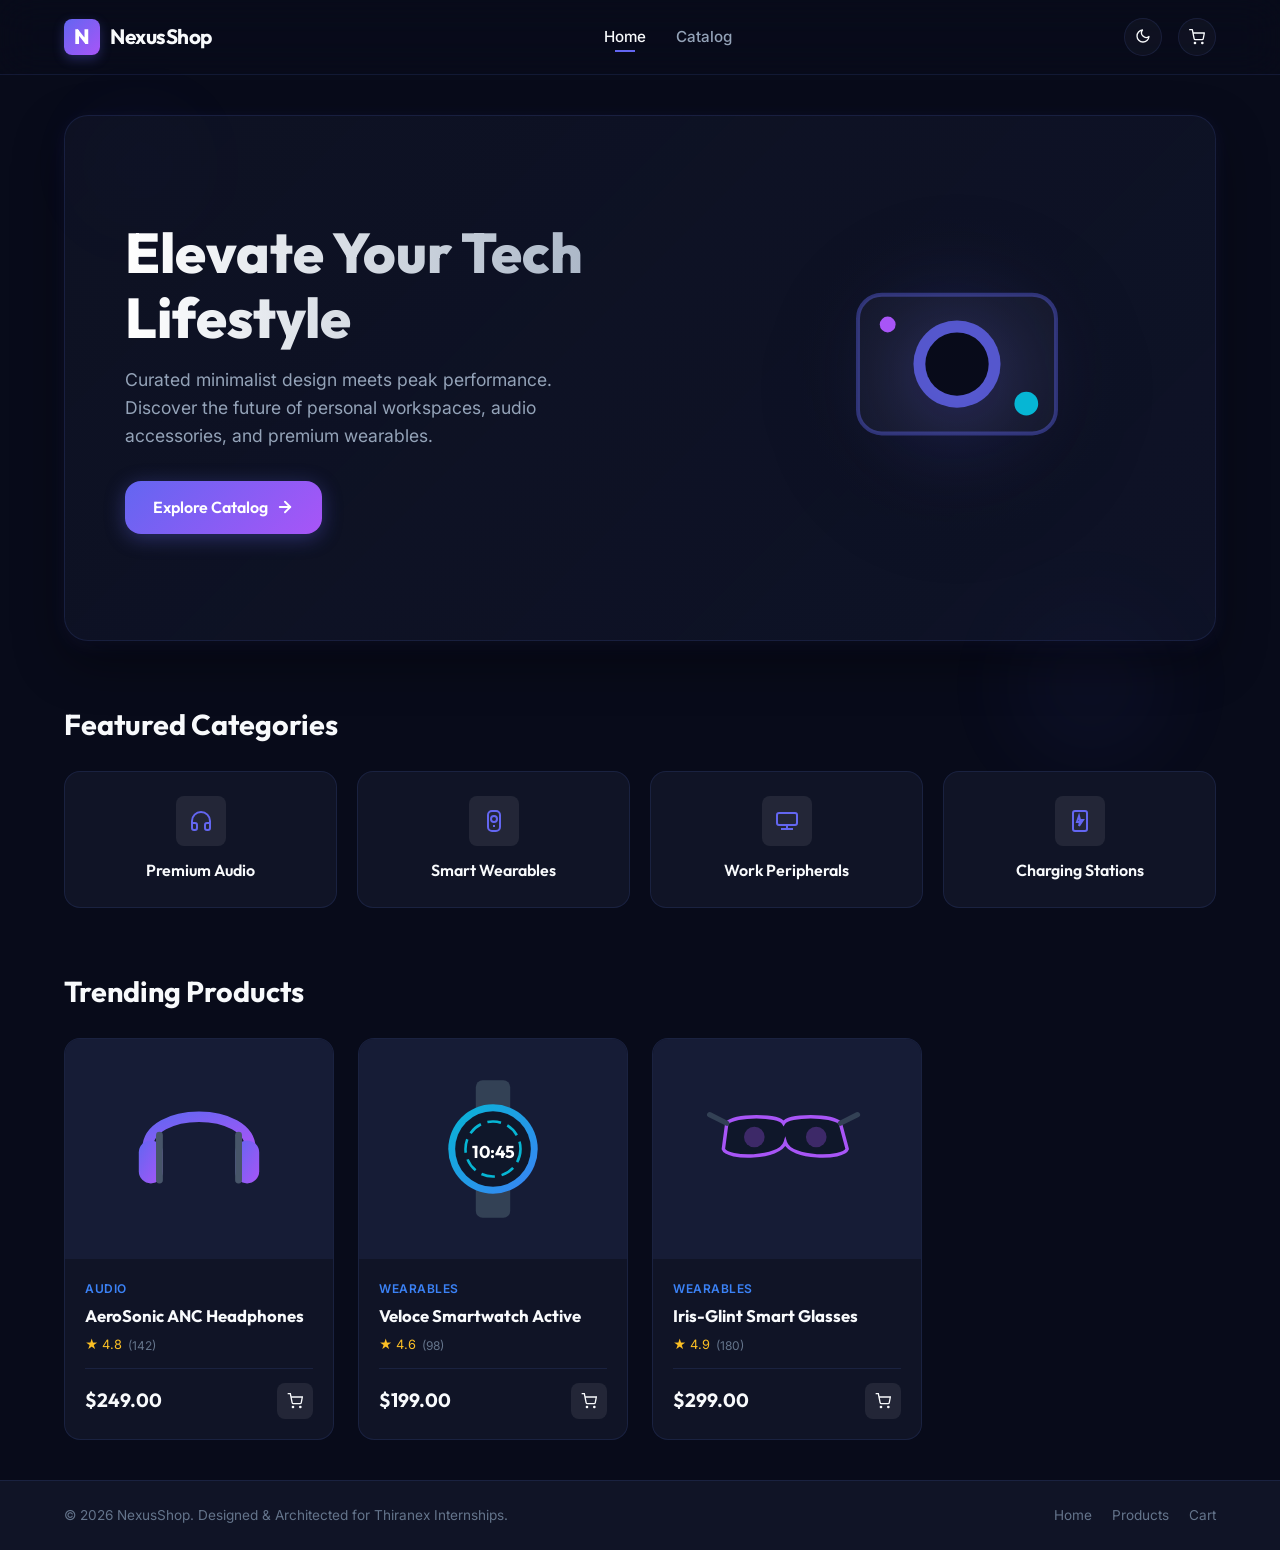
==== product-catalog/index.html @ b665b18d "Create capstone project (NexusShop product catalog) with client router, dynamic views and cart stora" ====
<!DOCTYPE html>
<html lang="en" data-theme="dark">
<head>
    <meta charset="UTF-8">
    <meta name="viewport" content="width=device-width, initial-scale=1.0">
    <title>NexusShop — Premium Modular Product Catalog</title>
    <!-- Fonts -->
    <link rel="preconnect" href="https://fonts.googleapis.com">
    <link rel="preconnect" href="https://fonts.gstatic.com" crossorigin>
    <link href="https://fonts.googleapis.com/css2?family=Inter:wght@300;400;500;600;700&family=Outfit:wght@400;500;600;700;800&display=swap" rel="stylesheet">
    <!-- CSS styles -->
    <link rel="stylesheet" href="style.css">
</head>
<body>
    <!-- Accessibility Skip Link -->
    <a href="#view-mount" class="skip-link">Skip to main content</a>

    <!-- Particles Background -->
    <div class="particles-bg">
        <div class="particle" style="width: 150px; height: 150px; top: 10%; left: 5%; animation-duration: 40s; opacity: 0.1;"></div>
        <div class="particle" style="width: 250px; height: 250px; bottom: 10%; right: 5%; animation-duration: 60s; opacity: 0.08;"></div>
    </div>

    <!-- Application Shell -->
    <div class="app-shell">
        <!-- Site Header Navigation -->
        <header class="site-header">
            <div class="header-inner">
                <a href="#/" class="brand">
                    <span class="brand-icon">N</span>
                    <span class="brand-name">NexusShop</span>
                </a>
                
                <nav class="main-nav" aria-label="Main Navigation">
                    <ul class="nav-list">
                        <li><a href="#/" class="nav-link" id="nav-home">Home</a></li>
                        <li><a href="#/catalog" class="nav-link" id="nav-catalog">Catalog</a></li>
                    </ul>
                </nav>

                <div class="header-actions">
                    <!-- Theme Toggle -->
                    <button class="theme-toggle" id="theme-toggle" aria-label="Toggle Theme" title="Toggle Theme">
                        <span class="icon-moon">
                            <svg xmlns="http://www.w3.org/2000/svg" viewBox="0 0 24 24" fill="none" stroke="currentColor" stroke-width="2" stroke-linecap="round" stroke-linejoin="round"><path d="M21 12.79A9 9 0 1 1 11.21 3 7 7 0 0 0 21 12.79z"></path></svg>
                        </span>
                        <span class="icon-sun">
                            <svg xmlns="http://www.w3.org/2000/svg" viewBox="0 0 24 24" fill="none" stroke="currentColor" stroke-width="2" stroke-linecap="round" stroke-linejoin="round"><circle cx="12" cy="12" r="5"></circle><line x1="12" y1="1" x2="12" y2="3"></line><line x1="12" y1="21" x2="12" y2="23"></line><line x1="4.22" y1="4.22" x2="5.64" y2="5.64"></line><line x1="18.36" y1="18.36" x2="19.78" y2="19.78"></line><line x1="1" y1="12" x2="3" y2="12"></line><line x1="21" y1="12" x2="23" y2="12"></line><line x1="4.22" y1="19.78" x2="5.64" y2="18.36"></line><line x1="18.36" y1="5.64" x2="19.78" y2="4.22"></line></svg>
                        </span>
                    </button>

                    <!-- Cart Indicator -->
                    <a href="#/cart" class="cart-trigger" id="cart-trigger" aria-label="Shopping Cart" title="Shopping Cart">
                        <svg xmlns="http://www.w3.org/2000/svg" viewBox="0 0 24 24" fill="none" stroke="currentColor" stroke-width="2" stroke-linecap="round" stroke-linejoin="round"><circle cx="9" cy="21" r="1"></circle><circle cx="20" cy="21" r="1"></circle><path d="M1 1h4l2.68 13.39a2 2 0 0 0 2 1.61h9.72a2 2 0 0 0 2-1.61L23 6H6"></path></svg>
                        <span class="cart-badge" id="cart-badge">0</span>
                    </a>
                </div>
            </div>
        </header>

        <!-- Dynamic Content Mount -->
        <main class="view-mount" id="view-mount" tabindex="-1">
            <!-- Router inserts view HTML here -->
            <div class="loader-container">
                <div class="loader"></div>
            </div>
        </main>

        <!-- Footer -->
        <footer class="site-footer">
            <div class="footer-inner">
                <p>&copy; 2026 NexusShop. Designed & Architected for Thiranex Internships.</p>
                <div class="footer-links">
                    <a href="#/">Home</a>
                    <a href="#/catalog">Products</a>
                    <a href="#/cart">Cart</a>
                </div>
            </div>
        </footer>
    </div>

    <!-- Scripts -->
    <script type="module" src="app.js"></script>
</body>
</html>
---- product-catalog/style.css ----
/* ============================================
   NexusShop — Premium CSS3 & Responsive Stylesheet
   ============================================ */

/* ══════════════════════════════════════════════
   1. VARIABLES & SYSTEM THEMES
   ══════════════════════════════════════════════ */

:root {
    /* Color Palette - Dark Theme */
    --bg-app: #080b1a;
    --bg-surface: #101426;
    --bg-surface-elevated: #161c36;
    --bg-input: #0c0f20;
    --bg-glass: rgba(255, 255, 255, 0.03);
    --bg-glass-strong: rgba(255, 255, 255, 0.08);
    --border-subtle: rgba(100, 130, 255, 0.12);
    --border-hover: rgba(100, 130, 255, 0.28);
    
    --text-primary: #f8fafc;
    --text-secondary: #94a3b8;
    --text-muted: #64748b;
    --text-inverse: #080b1a;

    --accent-blue: #3b82f6;
    --accent-cyan: #06b6d4;
    --accent-indigo: #6366f1;
    --accent-purple: #a855f7;

    --gradient-primary: linear-gradient(135deg, var(--accent-indigo) 0%, var(--accent-purple) 100%);
    --gradient-blue: linear-gradient(135deg, var(--accent-blue) 0%, var(--accent-cyan) 100%);
    
    --shadow-sm: 0 2px 8px rgba(0, 0, 0, 0.15);
    --shadow-md: 0 10px 30px rgba(0, 0, 0, 0.3), 0 2px 8px rgba(99, 102, 241, 0.05);
    --shadow-lg: 0 20px 50px rgba(0, 0, 0, 0.4), 0 4px 20px rgba(99, 102, 241, 0.1);
    --shadow-glow: 0 0 30px rgba(99, 102, 241, 0.15);

    --radius-sm: 8px;
    --radius-md: 16px;
    --radius-lg: 24px;
    --radius-full: 9999px;

    --font-primary: 'Inter', system-ui, sans-serif;
    --font-display: 'Outfit', sans-serif;

    --transition-smooth: 0.35s cubic-bezier(0.4, 0, 0.2, 1);
    --transition-fast: 0.2s cubic-bezier(0.4, 0, 0.2, 1);
}

[data-theme="light"] {
    /* Color Palette - Light Theme */
    --bg-app: #f1f5f9;
    --bg-surface: #ffffff;
    --bg-surface-elevated: #f8fafc;
    --bg-input: #f1f5f9;
    --bg-glass: rgba(0, 0, 0, 0.02);
    --bg-glass-strong: rgba(0, 0, 0, 0.05);
    --border-subtle: rgba(99, 102, 241, 0.12);
    --border-hover: rgba(99, 102, 241, 0.25);

    --text-primary: #0f172a;
    --text-secondary: #475569;
    --text-muted: #94a3b8;
    --text-inverse: #ffffff;

    --accent-blue: #2563eb;
    --accent-indigo: #4f46e5;
    
    --shadow-sm: 0 2px 6px rgba(99, 102, 241, 0.04);
    --shadow-md: 0 10px 25px rgba(99, 102, 241, 0.06), 0 1px 3px rgba(0, 0, 0, 0.02);
    --shadow-lg: 0 20px 40px rgba(99, 102, 241, 0.1), 0 2px 8px rgba(0, 0, 0, 0.04);
}

/* ══════════════════════════════════════════════
   2. BASICS & LAYOUT
   ══════════════════════════════════════════════ */

*, *::before, *::after {
    margin: 0;
    padding: 0;
    box-sizing: border-box;
}

html {
    font-size: 16px;
    scroll-behavior: smooth;
    -webkit-font-smoothing: antialiased;
}

body {
    font-family: var(--font-primary);
    background-color: var(--bg-app);
    color: var(--text-primary);
    min-height: 100vh;
    overflow-x: hidden;
    line-height: 1.6;
    transition: background-color var(--transition-smooth), color var(--transition-smooth);
}

a {
    color: inherit;
    text-decoration: none;
}

/* Accessibility skip link */
.skip-link {
    position: absolute;
    top: -100px;
    left: 20px;
    padding: 10px 20px;
    background: var(--accent-indigo);
    color: var(--text-inverse);
    border-radius: var(--radius-sm);
    font-weight: 600;
    z-index: 10000;
    transition: top var(--transition-fast);
}

.skip-link:focus {
    top: 20px;
    outline: none;
    box-shadow: 0 0 0 3px var(--accent-blue);
}

.particles-bg {
    position: fixed;
    inset: 0;
    pointer-events: none;
    z-index: -1;
    overflow: hidden;
}

.particle {
    position: absolute;
    border-radius: 50%;
    background: radial-gradient(circle, var(--accent-indigo) 0%, transparent 65%);
    filter: blur(40px);
    animation: floatAnim linear infinite;
}

@keyframes floatAnim {
    0% { transform: translateY(110vh) rotate(0deg); }
    100% { transform: translateY(-30vh) rotate(360deg); }
}

.app-shell {
    min-height: 100vh;
    display: flex;
    flex-direction: column;
}

/* ══════════════════════════════════════════════
   3. HEADER / NAVIGATION (FLEXBOX)
   ══════════════════════════════════════════════ */

.site-header {
    background-color: rgba(var(--bg-app), 0.7);
    backdrop-filter: blur(20px);
    -webkit-backdrop-filter: blur(20px);
    border-bottom: 1px solid var(--border-subtle);
    position: sticky;
    top: 0;
    z-index: 100;
    transition: all var(--transition-smooth);
}

.header-inner {
    max-width: 1200px;
    margin: 0 auto;
    padding: 18px 24px;
    display: flex;
    justify-content: space-between;
    align-items: center;
    gap: 20px;
}

.brand {
    display: flex;
    align-items: center;
    gap: 10px;
}

.brand-icon {
    width: 36px;
    height: 36px;
    background: var(--gradient-primary);
    border-radius: var(--radius-sm);
    color: white;
    font-family: var(--font-display);
    font-weight: 800;
    font-size: 1.3rem;
    display: flex;
    align-items: center;
    justify-content: center;
    box-shadow: 0 4px 12px rgba(99, 102, 241, 0.3);
}

.brand-name {
    font-family: var(--font-display);
    font-weight: 700;
    font-size: 1.3rem;
    letter-spacing: -0.5px;
}

.main-nav {
    flex: 1;
    display: flex;
    justify-content: center;
}

.nav-list {
    display: flex;
    list-style: none;
    gap: 30px;
}

.nav-link {
    font-size: 0.95rem;
    font-weight: 500;
    color: var(--text-secondary);
    transition: color var(--transition-fast);
    padding: 6px 0;
    position: relative;
}

.nav-link:hover, .nav-link.active {
    color: var(--text-primary);
}

.nav-link::after {
    content: '';
    position: absolute;
    bottom: 0;
    left: 50%;
    transform: translateX(-50%) scaleX(0);
    width: 20px;
    height: 2px;
    background: var(--accent-indigo);
    transition: transform var(--transition-fast);
}

.nav-link.active::after {
    transform: translateX(-50%) scaleX(1);
}

.header-actions {
    display: flex;
    align-items: center;
    gap: 16px;
}

/* Theme Toggle */
.theme-toggle {
    width: 38px;
    height: 38px;
    border-radius: var(--radius-full);
    border: 1px solid var(--border-subtle);
    background: var(--bg-glass);
    color: var(--text-primary);
    cursor: pointer;
    display: flex;
    align-items: center;
    justify-content: center;
    position: relative;
    overflow: hidden;
    transition: all var(--transition-fast);
}

.theme-toggle:hover {
    border-color: var(--accent-indigo);
    background: var(--bg-glass-strong);
}

.theme-toggle svg {
    width: 16px;
    height: 16px;
}

.theme-toggle .icon-moon { opacity: 1; transform: scale(1); }
.theme-toggle .icon-sun { opacity: 0; position: absolute; transform: scale(0.5) rotate(-90deg); }

[data-theme="light"] .theme-toggle .icon-moon { opacity: 0; transform: scale(0.5) rotate(90deg); position: absolute; }
[data-theme="light"] .theme-toggle .icon-sun { opacity: 1; transform: scale(1) rotate(0); }

/* Cart Trigger button */
.cart-trigger {
    position: relative;
    width: 38px;
    height: 38px;
    border-radius: var(--radius-full);
    border: 1px solid var(--border-subtle);
    background: var(--bg-glass);
    color: var(--text-primary);
    display: flex;
    align-items: center;
    justify-content: center;
    transition: all var(--transition-fast);
}

.cart-trigger:hover {
    border-color: var(--accent-indigo);
    background: var(--bg-glass-strong);
    transform: scale(1.05);
}

.cart-trigger svg {
    width: 16px;
    height: 16px;
}

.cart-badge {
    position: absolute;
    top: -5px;
    right: -5px;
    background: var(--accent-indigo);
    color: white;
    font-size: 0.7rem;
    font-weight: 700;
    width: 18px;
    height: 18px;
    border-radius: 50%;
    display: flex;
    align-items: center;
    justify-content: center;
    box-shadow: 0 2px 6px rgba(99, 102, 241, 0.4);
    animation: scaleBadge 0.3s ease;
}

@keyframes scaleBadge {
    0% { transform: scale(0.5); }
    100% { transform: scale(1); }
}

/* ══════════════════════════════════════════════
   4. DYNAMIC VIEW MOUNT CONTAINER
   ══════════════════════════════════════════════ */

.view-mount {
    flex: 1;
    max-width: 1200px;
    width: 100%;
    margin: 0 auto;
    padding: 40px 24px;
    animation: viewIn 0.4s ease-out;
    outline: none;
}

@keyframes viewIn {
    from {
        opacity: 0;
        transform: translateY(10px);
    }
    to {
        opacity: 1;
        transform: translateY(0);
    }
}

.loader-container {
    display: flex;
    justify-content: center;
    align-items: center;
    height: 300px;
}

.loader {
    width: 40px;
    height: 40px;
    border: 3px solid var(--border-subtle);
    border-top-color: var(--accent-indigo);
    border-radius: 50%;
    animation: spinner 0.8s linear infinite;
}

@keyframes spinner {
    to { transform: rotate(360deg); }
}

/* ══════════════════════════════════════════════
   5. HOME / LANDING VIEW
   ══════════════════════════════════════════════ */

/* Hero Banner */
.hero-banner {
    display: grid;
    grid-template-columns: 1.2fr 0.8fr;
    gap: 40px;
    align-items: center;
    background: linear-gradient(135deg, rgba(16, 20, 38, 0.75) 0%, rgba(22, 28, 54, 0.45) 100%);
    border: 1px solid var(--border-subtle);
    border-radius: var(--radius-lg);
    padding: 60px;
    margin-bottom: 60px;
    box-shadow: var(--shadow-lg);
}

.hero-content h2 {
    font-family: var(--font-display);
    font-size: clamp(2rem, 5vw, 3.5rem);
    font-weight: 800;
    line-height: 1.15;
    margin-bottom: 16px;
    background: linear-gradient(90deg, #ffffff 0%, var(--text-secondary) 100%);
    -webkit-background-clip: text;
    -webkit-text-fill-color: transparent;
}

.hero-content p {
    font-size: clamp(0.95rem, 2vw, 1.1rem);
    color: var(--text-secondary);
    margin-bottom: 30px;
    max-width: 500px;
}

.primary-btn {
    display: inline-flex;
    align-items: center;
    gap: 8px;
    background: var(--gradient-primary);
    color: white;
    font-family: var(--font-display);
    font-weight: 600;
    padding: 14px 28px;
    border-radius: var(--radius-md);
    border: none;
    cursor: pointer;
    box-shadow: 0 4px 20px rgba(99, 102, 241, 0.35);
    transition: all var(--transition-fast);
}

.primary-btn:hover {
    transform: translateY(-2px);
    box-shadow: 0 8px 30px rgba(99, 102, 241, 0.5);
    filter: brightness(1.15);
}

.hero-visual svg {
    width: 100%;
    height: auto;
    filter: drop-shadow(0 15px 30px rgba(0, 0, 0, 0.5));
}

/* Category cards grid */
.section-header {
    margin-bottom: 24px;
}

.section-header h3 {
    font-family: var(--font-display);
    font-size: 1.8rem;
    font-weight: 700;
}

.categories-grid {
    display: grid;
    grid-template-columns: repeat(4, 1fr);
    gap: 20px;
    margin-bottom: 60px;
}

.category-card {
    background: var(--bg-surface);
    border: 1px solid var(--border-subtle);
    border-radius: var(--radius-md);
    padding: 24px;
    text-align: center;
    transition: all var(--transition-smooth);
    cursor: pointer;
    display: flex;
    flex-direction: column;
    align-items: center;
    gap: 12px;
}

.category-card:hover {
    transform: translateY(-5px);
    border-color: var(--accent-indigo);
    box-shadow: var(--shadow-md);
}

.category-icon {
    width: 50px;
    height: 50px;
    border-radius: var(--radius-sm);
    background: var(--bg-glass-strong);
    color: var(--accent-indigo);
    display: flex;
    align-items: center;
    justify-content: center;
    transition: all var(--transition-fast);
}

.category-card:hover .category-icon {
    background: var(--accent-indigo);
    color: white;
}

.category-icon svg {
    width: 24px;
    height: 24px;
}

.category-name {
    font-family: var(--font-display);
    font-size: 1rem;
    font-weight: 600;
}

/* Featured Products grid */
.products-mini-grid {
    display: grid;
    grid-template-columns: repeat(4, 1fr);
    gap: 24px;
}

/* ══════════════════════════════════════════════
   6. CATALOG VIEW (SIDEBAR + GRID)
   ══════════════════════════════════════════════ */

.catalog-layout {
    display: grid;
    grid-template-columns: 260px 1fr;
    gap: 32px;
}

/* Sidebar filter */
.catalog-filters {
    background: var(--bg-surface);
    border: 1px solid var(--border-subtle);
    border-radius: var(--radius-md);
    padding: 24px;
    height: fit-content;
    position: sticky;
    top: 100px;
}

.filter-group {
    margin-bottom: 24px;
}

.filter-group:last-child {
    margin-bottom: 0;
}

.filter-title {
    font-family: var(--font-display);
    font-size: 0.9rem;
    font-weight: 600;
    text-transform: uppercase;
    letter-spacing: 0.5px;
    color: var(--text-secondary);
    margin-bottom: 12px;
}

/* Custom Text inputs */
.filter-search-box {
    position: relative;
}

.search-input-field {
    width: 100%;
    padding: 10px 14px 10px 38px;
    background: var(--bg-input);
    border: 1px solid var(--border-subtle);
    color: var(--text-primary);
    border-radius: var(--radius-sm);
    outline: none;
    font-size: 0.88rem;
    transition: all var(--transition-fast);
}

.search-input-field:focus {
    border-color: var(--accent-indigo);
    box-shadow: 0 0 0 2px rgba(99, 102, 241, 0.2);
}

.filter-search-box svg {
    position: absolute;
    left: 12px;
    top: 50%;
    transform: translateY(-50%);
    width: 16px;
    height: 16px;
    color: var(--text-muted);
}

/* Category Filter pills list */
.category-pills {
    display: flex;
    flex-direction: column;
    gap: 8px;
}

.pill-btn {
    text-align: left;
    background: transparent;
    border: none;
    color: var(--text-secondary);
    padding: 8px 12px;
    border-radius: var(--radius-sm);
    font-size: 0.9rem;
    cursor: pointer;
    transition: all var(--transition-fast);
}

.pill-btn:hover {
    background: var(--bg-glass);
    color: var(--text-primary);
}

.pill-btn.active {
    background: var(--accent-indigo);
    color: white;
    font-weight: 600;
}

/* Price range inputs */
.price-inputs {
    display: grid;
    grid-template-columns: 1fr 1fr;
    gap: 10px;
}

.price-field {
    width: 100%;
    padding: 8px 10px;
    background: var(--bg-input);
    border: 1px solid var(--border-subtle);
    border-radius: var(--radius-sm);
    color: var(--text-primary);
    font-size: 0.85rem;
    outline: none;
}

.price-field:focus {
    border-color: var(--accent-indigo);
}

/* Custom Sort selector */
.sort-select {
    width: 100%;
    padding: 10px 14px;
    background: var(--bg-input);
    border: 1px solid var(--border-subtle);
    color: var(--text-primary);
    border-radius: var(--radius-sm);
    outline: none;
    font-size: 0.88rem;
    cursor: pointer;
}

.sort-select:focus {
    border-color: var(--accent-indigo);
}

/* Products Grid listing */
.catalog-content {
    display: flex;
    flex-direction: column;
    gap: 20px;
}

.catalog-header-info {
    display: flex;
    justify-content: space-between;
    align-items: center;
    color: var(--text-secondary);
    font-size: 0.9rem;
}

.products-grid {
    display: grid;
    grid-template-columns: repeat(auto-fill, minmax(240px, 1fr));
    gap: 24px;
}

/* --- PRODUCT CARD STYLING --- */
.product-card {
    background: var(--bg-surface);
    border: 1px solid var(--border-subtle);
    border-radius: var(--radius-md);
    overflow: hidden;
    display: flex;
    flex-direction: column;
    transition: all var(--transition-smooth);
    position: relative;
}

.product-card:hover {
    transform: translateY(-6px);
    border-color: var(--border-hover);
    box-shadow: var(--shadow-md);
}

.product-card-image {
    width: 100%;
    height: 220px;
    background: var(--bg-surface-elevated);
    display: flex;
    align-items: center;
    justify-content: center;
    padding: 24px;
    position: relative;
    overflow: hidden;
}

.product-card-image svg {
    max-width: 100%;
    max-height: 100%;
    transition: transform var(--transition-smooth);
}

.product-card:hover .product-card-image svg {
    transform: scale(1.1) rotate(2deg);
}

.product-badge {
    position: absolute;
    top: 14px;
    left: 14px;
    background: var(--accent-indigo);
    color: white;
    font-size: 0.72rem;
    font-weight: 700;
    padding: 4px 10px;
    border-radius: var(--radius-full);
}

.product-card-body {
    padding: 20px;
    display: flex;
    flex-direction: column;
    flex: 1;
}

.product-card-category {
    font-size: 0.75rem;
    font-weight: 600;
    text-transform: uppercase;
    letter-spacing: 0.5px;
    color: var(--accent-blue);
    margin-bottom: 6px;
}

.product-card-title {
    font-family: var(--font-display);
    font-size: 1.05rem;
    font-weight: 700;
    margin-bottom: 8px;
    line-height: 1.35;
}

.product-card-rating {
    display: flex;
    align-items: center;
    gap: 4px;
    font-size: 0.8rem;
    color: #fbbf24;
    margin-bottom: 12px;
}

.rating-count {
    color: var(--text-muted);
    font-size: 0.75rem;
    margin-left: 2px;
}

.product-card-footer {
    display: flex;
    justify-content: space-between;
    align-items: center;
    margin-top: auto;
    padding-top: 14px;
    border-top: 1px solid var(--border-subtle);
}

.product-card-price {
    font-family: var(--font-display);
    font-size: 1.2rem;
    font-weight: 700;
    color: var(--text-primary);
}

.buy-btn-trigger {
    width: 36px;
    height: 36px;
    border-radius: var(--radius-sm);
    background: var(--bg-glass-strong);
    color: var(--text-primary);
    border: none;
    cursor: pointer;
    display: flex;
    align-items: center;
    justify-content: center;
    transition: all var(--transition-fast);
}

.buy-btn-trigger:hover {
    background: var(--accent-indigo);
    color: white;
    transform: scale(1.05);
}

.buy-btn-trigger svg {
    width: 16px;
    height: 16px;
}

/* Empty search result state */
.catalog-empty {
    text-align: center;
    padding: 60px 20px;
    color: var(--text-secondary);
}

.catalog-empty svg {
    opacity: 0.5;
    margin-bottom: 16px;
}

/* ══════════════════════════════════════════════
   7. DETAIL / SPECIFIC PRODUCT VIEW
   ══════════════════════════════════════════════ */

.details-grid {
    display: grid;
    grid-template-columns: 1fr 1fr;
    gap: 48px;
    background: var(--bg-surface);
    border: 1px solid var(--border-subtle);
    border-radius: var(--radius-lg);
    padding: 48px;
    box-shadow: var(--shadow-lg);
}

.details-visual {
    background: var(--bg-surface-elevated);
    border-radius: var(--radius-md);
    padding: 40px;
    display: flex;
    align-items: center;
    justify-content: center;
    position: relative;
}

.details-visual svg {
    max-width: 100%;
    height: auto;
}

.details-info {
    display: flex;
    flex-direction: column;
}

.details-category {
    font-size: 0.85rem;
    font-weight: 600;
    text-transform: uppercase;
    letter-spacing: 1px;
    color: var(--accent-blue);
    margin-bottom: 10px;
}

.details-title {
    font-family: var(--font-display);
    font-size: 2.2rem;
    font-weight: 800;
    line-height: 1.2;
    margin-bottom: 14px;
}

.details-rating {
    display: flex;
    align-items: center;
    gap: 6px;
    font-size: 0.9rem;
    color: #fbbf24;
    margin-bottom: 24px;
    padding-bottom: 20px;
    border-bottom: 1px solid var(--border-subtle);
}

.details-price {
    font-family: var(--font-display);
    font-size: 1.8rem;
    font-weight: 800;
    color: var(--text-primary);
    margin-bottom: 20px;
}

.details-description {
    color: var(--text-secondary);
    margin-bottom: 28px;
    font-size: 0.95rem;
    line-height: 1.7;
}

/* Custom size/color options */
.options-selector-group {
    margin-bottom: 28px;
}

.selector-label {
    font-size: 0.8rem;
    font-weight: 600;
    text-transform: uppercase;
    letter-spacing: 0.5px;
    color: var(--text-muted);
    margin-bottom: 10px;
}

.chips-container {
    display: flex;
    gap: 10px;
}

.chip-btn {
    border: 1px solid var(--border-subtle);
    background: transparent;
    color: var(--text-primary);
    padding: 8px 18px;
    border-radius: var(--radius-sm);
    cursor: pointer;
    font-size: 0.88rem;
    font-weight: 500;
    transition: all var(--transition-fast);
}

.chip-btn:hover {
    border-color: var(--accent-indigo);
}

.chip-btn.active {
    background: var(--accent-indigo);
    color: white;
    border-color: var(--accent-indigo);
}

/* Color dot chips */
.color-dot-btn {
    width: 32px;
    height: 32px;
    border-radius: 50%;
    border: 2px solid transparent;
    cursor: pointer;
    transition: all var(--transition-fast);
    padding: 2px;
}

.color-dot-btn span {
    display: block;
    width: 100%;
    height: 100%;
    border-radius: 50%;
}

.color-dot-btn:hover {
    border-color: var(--accent-indigo);
}

.color-dot-btn.active {
    border-color: var(--text-primary);
}

/* Quantity inputs & triggers */
.purchase-controls {
    display: flex;
    gap: 20px;
    margin-top: auto;
    padding-top: 24px;
    border-top: 1px solid var(--border-subtle);
}

.quantity-control {
    display: flex;
    align-items: center;
    border: 1px solid var(--border-subtle);
    border-radius: var(--radius-sm);
    overflow: hidden;
    background: var(--bg-input);
}

.qty-btn {
    width: 42px;
    height: 42px;
    background: transparent;
    border: none;
    color: var(--text-primary);
    cursor: pointer;
    font-size: 1.1rem;
    display: flex;
    align-items: center;
    justify-content: center;
    transition: background var(--transition-fast);
}

.qty-btn:hover {
    background: var(--bg-glass);
}

.qty-value {
    width: 32px;
    text-align: center;
    font-weight: 600;
    font-size: 0.95rem;
}

.add-cart-btn {
    flex: 1;
}

/* ══════════════════════════════════════════════
   8. SHOPPING CART VIEW
   ══════════════════════════════════════════════ */

.cart-layout {
    display: grid;
    grid-template-columns: 1fr 340px;
    gap: 32px;
}

.cart-items-panel {
    background: var(--bg-surface);
    border: 1px solid var(--border-subtle);
    border-radius: var(--radius-md);
    padding: 30px;
}

.cart-title {
    font-family: var(--font-display);
    font-size: 1.5rem;
    font-weight: 700;
    margin-bottom: 20px;
    border-bottom: 1px solid var(--border-subtle);
    padding-bottom: 16px;
}

.cart-list {
    display: flex;
    flex-direction: column;
    gap: 20px;
}

.cart-item-row {
    display: flex;
    align-items: center;
    gap: 20px;
    padding-bottom: 20px;
    border-bottom: 1px solid var(--border-subtle);
}

.cart-item-row:last-child {
    border-bottom: none;
    padding-bottom: 0;
}

.cart-item-visual {
    width: 70px;
    height: 70px;
    background: var(--bg-surface-elevated);
    border-radius: var(--radius-sm);
    padding: 10px;
    display: flex;
    align-items: center;
    justify-content: center;
}

.cart-item-info {
    flex: 1;
    min-width: 0;
}

.cart-item-name {
    font-family: var(--font-display);
    font-size: 1rem;
    font-weight: 600;
    margin-bottom: 4px;
}

.cart-item-meta {
    font-size: 0.8rem;
    color: var(--text-muted);
}

.cart-item-price {
    font-family: var(--font-display);
    font-weight: 700;
    font-size: 1.1rem;
    margin: 0 20px;
}

.remove-item-btn {
    background: transparent;
    border: none;
    color: var(--text-muted);
    cursor: pointer;
    transition: color var(--transition-fast);
}

.remove-item-btn:hover {
    color: #ef4444;
}

.remove-item-btn svg {
    width: 18px;
    height: 18px;
}

/* Pricing summary panel */
.cart-summary-panel {
    background: var(--bg-surface);
    border: 1px solid var(--border-subtle);
    border-radius: var(--radius-md);
    padding: 24px;
    height: fit-content;
    display: flex;
    flex-direction: column;
    gap: 20px;
}

.summary-title {
    font-family: var(--font-display);
    font-size: 1.2rem;
    font-weight: 700;
    border-bottom: 1px solid var(--border-subtle);
    padding-bottom: 12px;
}

.summary-rows {
    display: flex;
    flex-direction: column;
    gap: 12px;
}

.summary-row {
    display: flex;
    justify-content: space-between;
    font-size: 0.9rem;
    color: var(--text-secondary);
}

.summary-row.total {
    border-top: 1px solid var(--border-subtle);
    padding-top: 16px;
    font-weight: 700;
    color: var(--text-primary);
    font-size: 1.1rem;
}

.checkout-btn {
    width: 100%;
}

.empty-cart-state {
    text-align: center;
    padding: 60px 20px;
}

.empty-cart-state svg {
    opacity: 0.5;
    margin-bottom: 16px;
}

/* ══════════════════════════════════════════════
   9. CHECKOUT FLOW VIEW
   ══════════════════════════════════════════════ */

.checkout-layout {
    display: grid;
    grid-template-columns: 1.2fr 0.8fr;
    gap: 32px;
}

.checkout-form-panel {
    background: var(--bg-surface);
    border: 1px solid var(--border-subtle);
    border-radius: var(--radius-md);
    padding: 30px;
}

.checkout-steps {
    display: flex;
    justify-content: space-between;
    position: relative;
    margin-bottom: 40px;
}

.checkout-steps::before {
    content: '';
    position: absolute;
    top: 15px;
    left: 10%;
    right: 10%;
    height: 2px;
    background: var(--border-subtle);
    z-index: 1;
}

.step-indicator {
    position: relative;
    z-index: 2;
    background: var(--bg-surface);
    display: flex;
    flex-direction: column;
    align-items: center;
    gap: 8px;
    width: 80px;
}

.step-num {
    width: 32px;
    height: 32px;
    border-radius: 50%;
    border: 2px solid var(--border-subtle);
    background: var(--bg-surface);
    color: var(--text-secondary);
    display: flex;
    align-items: center;
    justify-content: center;
    font-weight: 600;
    font-size: 0.85rem;
    transition: all var(--transition-fast);
}

.step-label {
    font-size: 0.75rem;
    font-weight: 500;
    color: var(--text-muted);
}

.step-indicator.active .step-num {
    border-color: var(--accent-indigo);
    background: var(--accent-indigo);
    color: white;
    box-shadow: 0 4px 12px rgba(99, 102, 241, 0.4);
}

.step-indicator.active .step-label {
    color: var(--text-primary);
    font-weight: 600;
}

.form-fields-grid {
    display: grid;
    grid-template-columns: repeat(2, 1fr);
    gap: 16px;
}

.field-full-width {
    grid-column: span 2;
}

.checkout-form-group {
    display: flex;
    flex-direction: column;
    gap: 6px;
}

.checkout-form-group label {
    font-size: 0.8rem;
    font-weight: 500;
    color: var(--text-secondary);
}

.checkout-input-field {
    padding: 12px 14px;
    background: var(--bg-input);
    border: 1px solid var(--border-subtle);
    border-radius: var(--radius-sm);
    color: var(--text-primary);
    outline: none;
    transition: border var(--transition-fast);
}

.checkout-input-field:focus {
    border-color: var(--accent-indigo);
}

/* Success confirmation view overlay */
.success-screen {
    text-align: center;
    background: var(--bg-surface);
    border: 1px solid var(--border-subtle);
    border-radius: var(--radius-lg);
    padding: 60px 40px;
    max-width: 500px;
    margin: 0 auto;
    box-shadow: var(--shadow-lg);
}

.success-icon-wrapper {
    width: 80px;
    height: 80px;
    border-radius: 50%;
    background: rgba(16, 185, 129, 0.15);
    color: #10b981;
    display: flex;
    align-items: center;
    justify-content: center;
    margin: 0 auto 24px;
    box-shadow: 0 4px 20px rgba(16, 185, 129, 0.2);
}

.success-icon-wrapper svg {
    width: 40px;
    height: 40px;
}

.success-screen h2 {
    font-family: var(--font-display);
    font-size: 1.8rem;
    font-weight: 800;
    margin-bottom: 10px;
}

.success-screen p {
    color: var(--text-secondary);
    margin-bottom: 30px;
}

/* ══════════════════════════════════════════════
   10. SITE FOOTER
   ══════════════════════════════════════════════ */

.site-footer {
    background: var(--bg-surface);
    border-top: 1px solid var(--border-subtle);
    padding: 24px 0;
    margin-top: auto;
    font-size: 0.85rem;
    color: var(--text-muted);
}

.footer-inner {
    max-width: 1200px;
    margin: 0 auto;
    padding: 0 24px;
    display: flex;
    justify-content: space-between;
    align-items: center;
    gap: 20px;
}

.footer-links {
    display: flex;
    gap: 20px;
}

.footer-links a:hover {
    color: var(--text-primary);
    text-decoration: underline;
}

/* ══════════════════════════════════════════════
   11. MOBILE-FIRST MEDIA QUERIES
   ══════════════════════════════════════════════ */

@media (max-width: 1024px) {
    .catalog-layout {
        grid-template-columns: 1fr;
    }

    .catalog-filters {
        position: static;
        margin-bottom: 20px;
    }
}

@media (max-width: 768px) {
    .hero-banner {
        grid-template-columns: 1fr;
        padding: 30px;
        text-align: center;
    }

    .hero-content p {
        margin-left: auto;
        margin-right: auto;
    }

    .categories-grid {
        grid-template-columns: repeat(2, 1fr);
    }

    .products-mini-grid {
        grid-template-columns: repeat(2, 1fr);
    }

    .details-grid {
        grid-template-columns: 1fr;
        padding: 24px;
    }

    .cart-layout {
        grid-template-columns: 1fr;
    }

    .checkout-layout {
        grid-template-columns: 1fr;
    }

    .header-inner {
        flex-direction: column;
        padding: 14px 20px;
        gap: 12px;
    }

    .main-nav {
        order: 3;
        width: 100%;
    }

    .nav-list {
        justify-content: center;
        width: 100%;
        gap: 20px;
    }

    .footer-inner {
        flex-direction: column;
        text-align: center;
        gap: 12px;
    }
}

@media (max-width: 480px) {
    .categories-grid {
        grid-template-columns: 1fr;
    }

    .products-mini-grid {
        grid-template-columns: 1fr;
    }

    .form-fields-grid {
        grid-template-columns: 1fr;
    }

    .field-full-width {
        grid-column: span 1;
    }
}
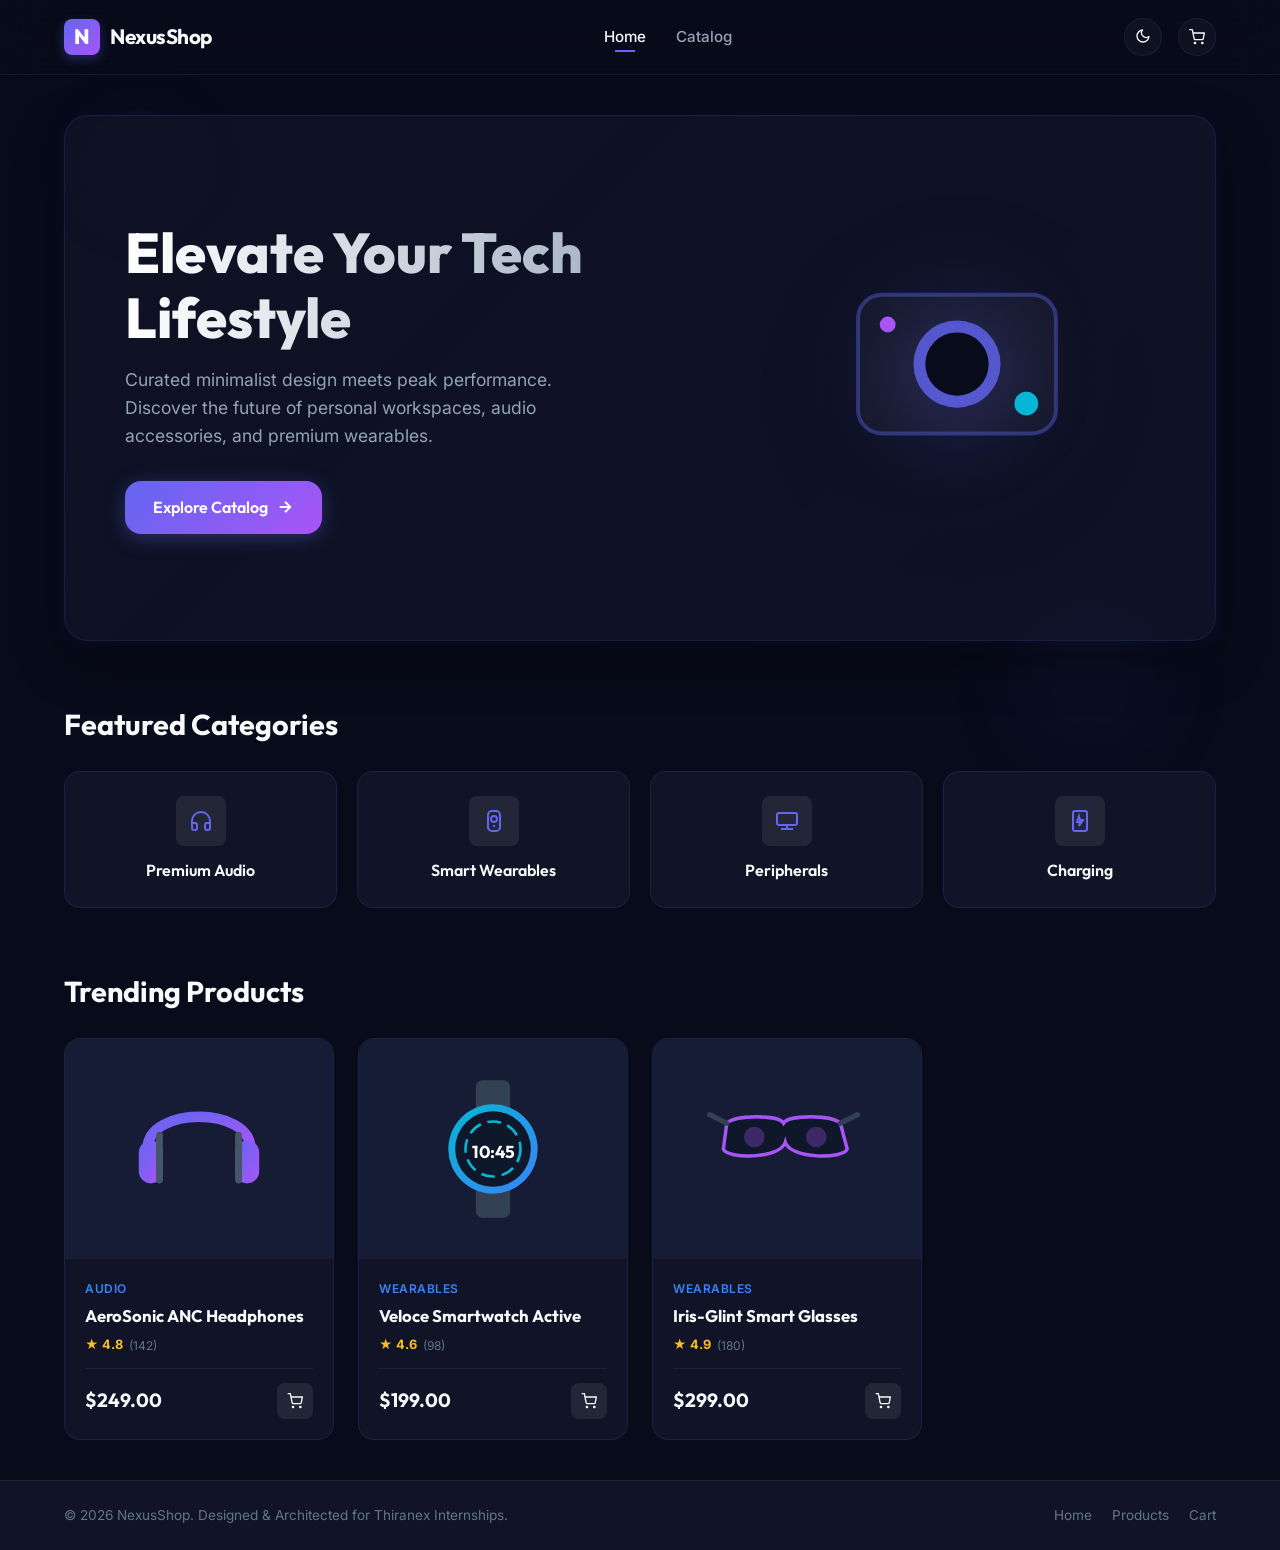
==== commit 63031f67: "Fix: consolidate ES modules into single IIFE script for file:// compatibility" ====
--- a/product-catalog/index.html
+++ b/product-catalog/index.html
@@ -80,6 +80,6 @@
     </div>
 
     <!-- Scripts -->
-    <script type="module" src="app.js"></script>
+    <script src="app.js"></script>
 </body>
 </html>
